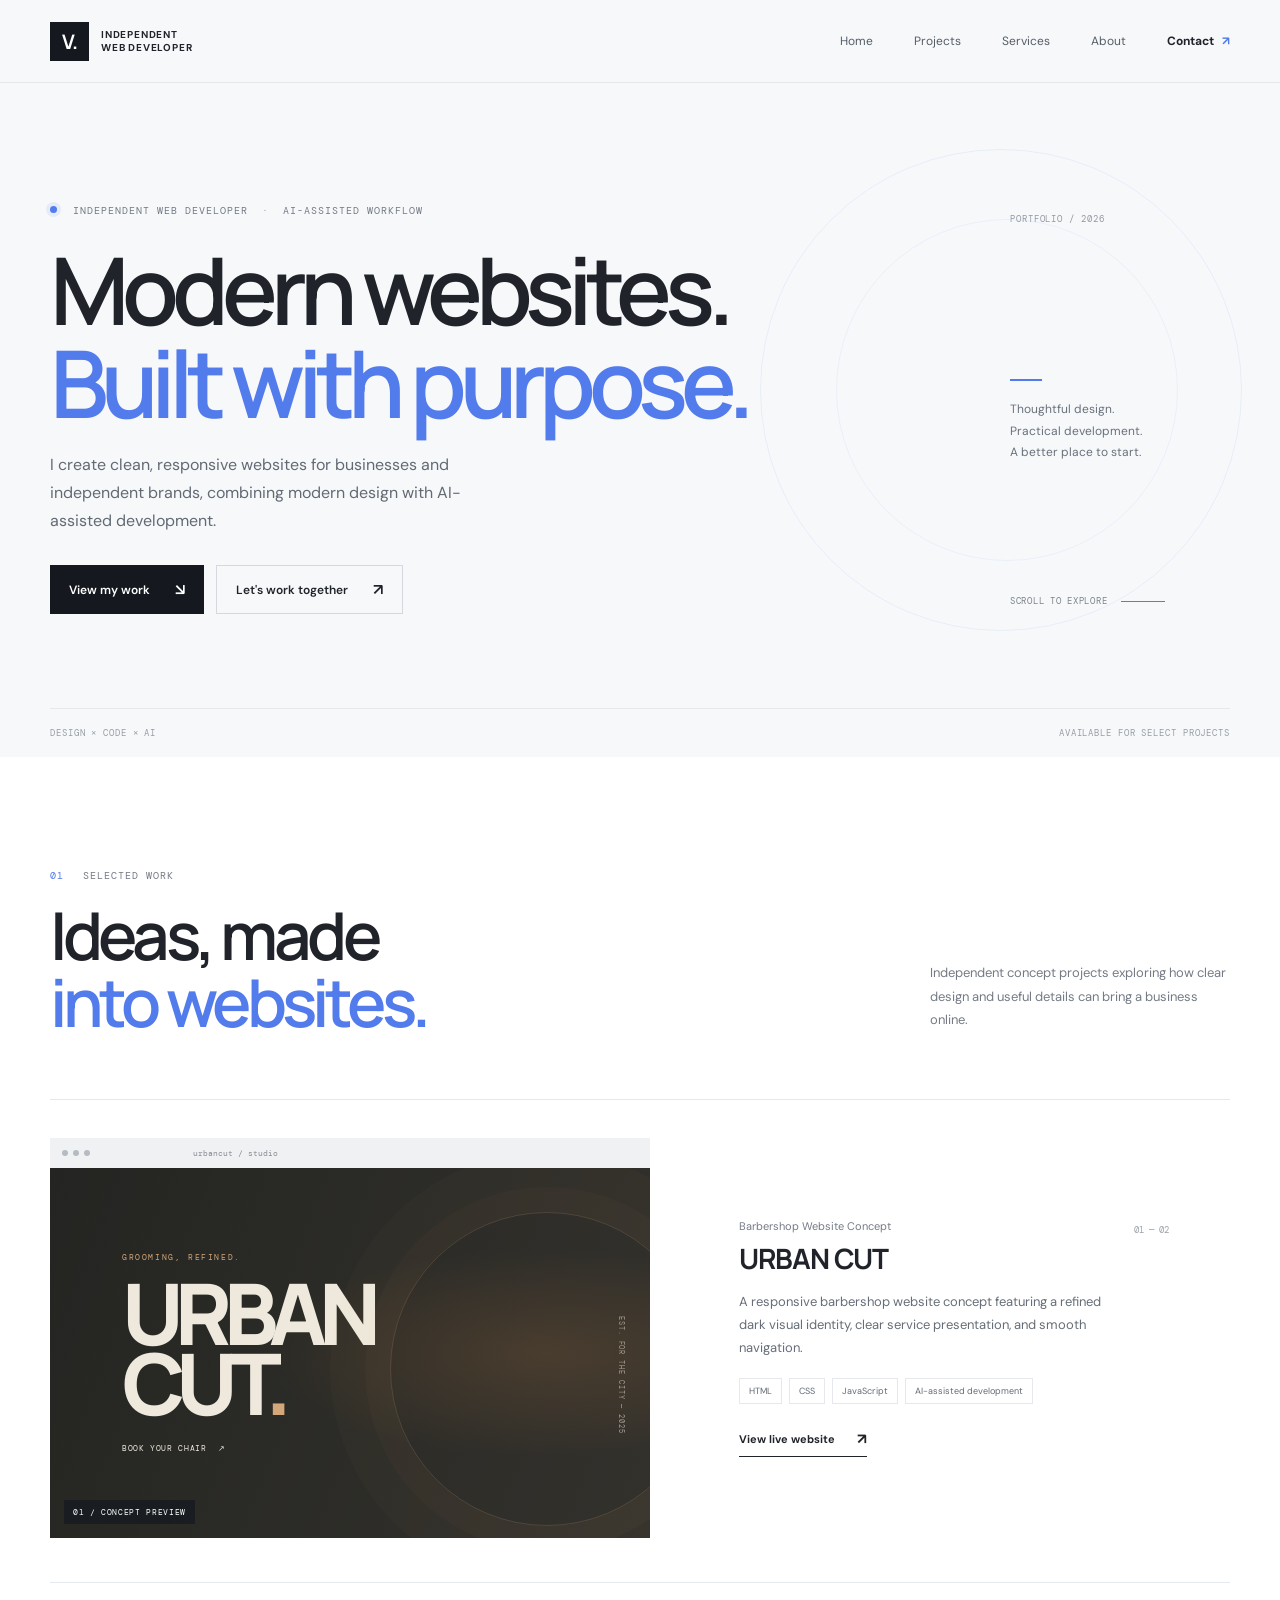
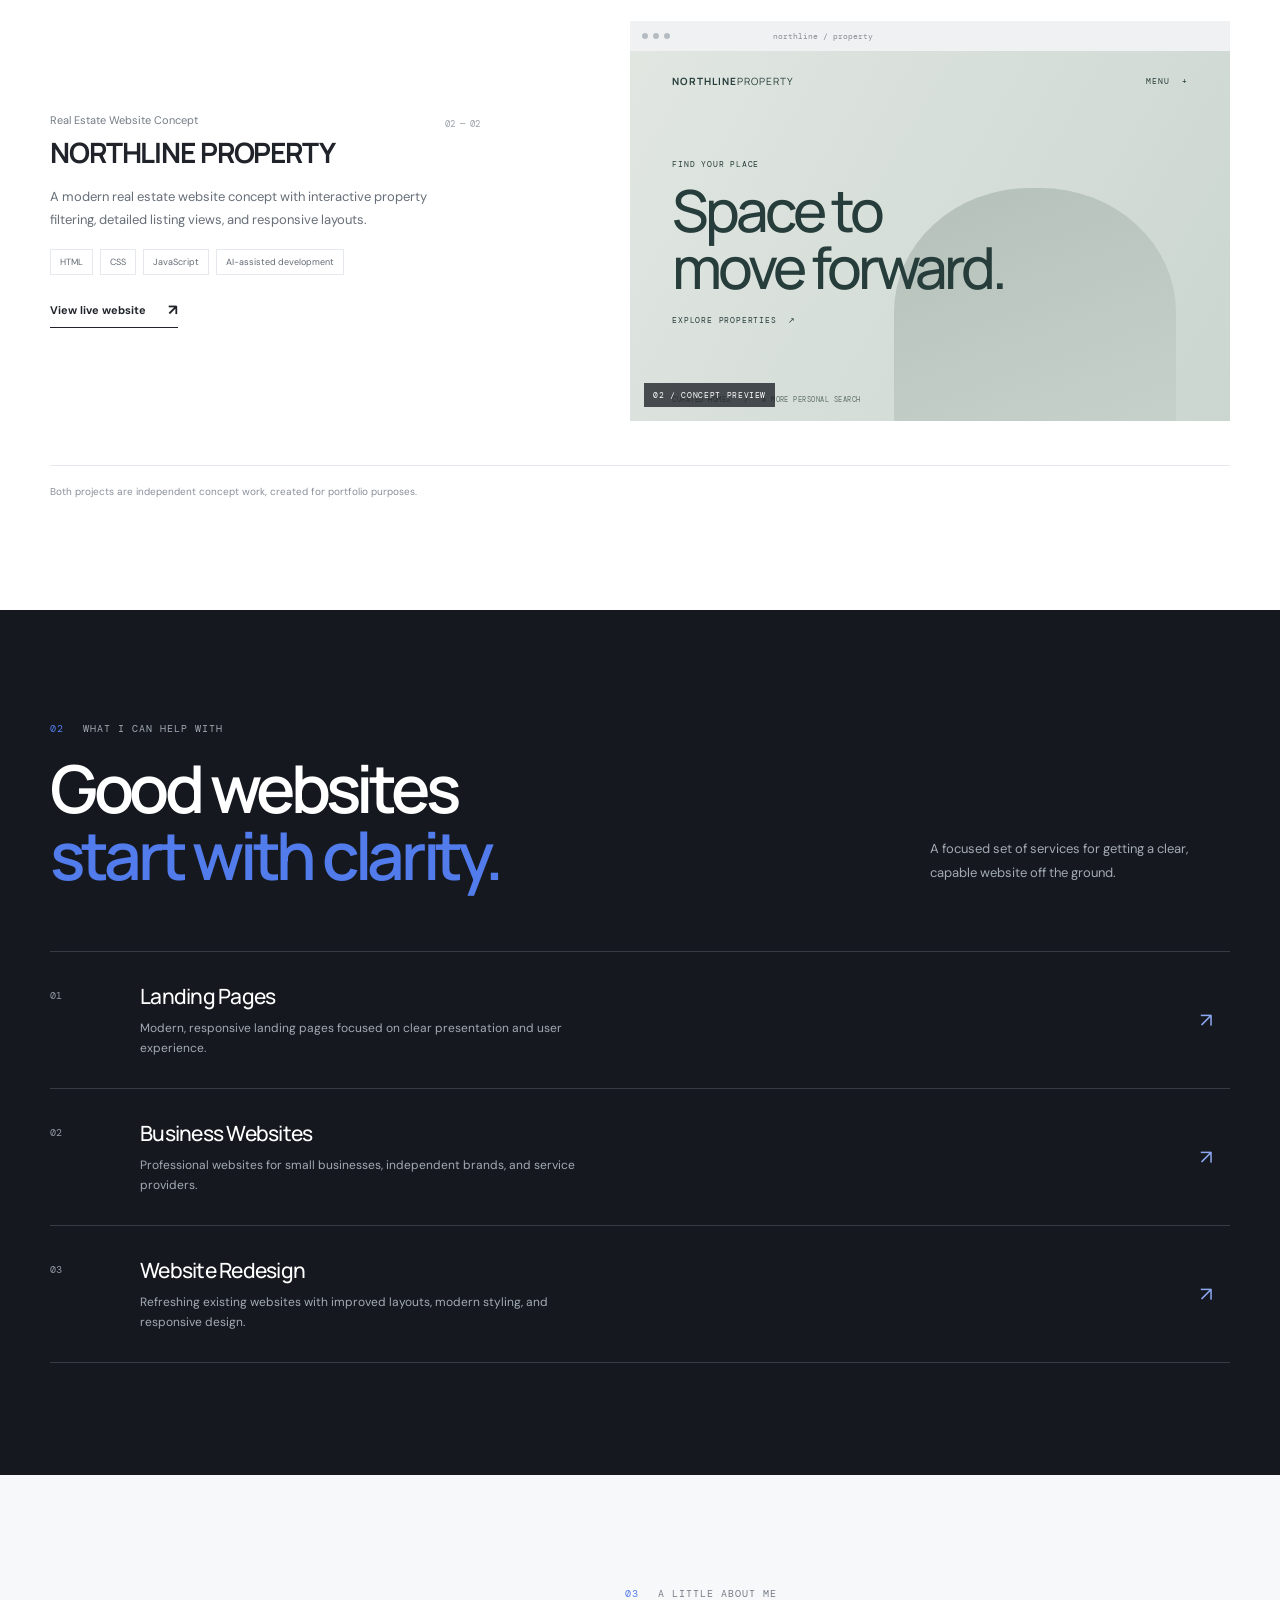
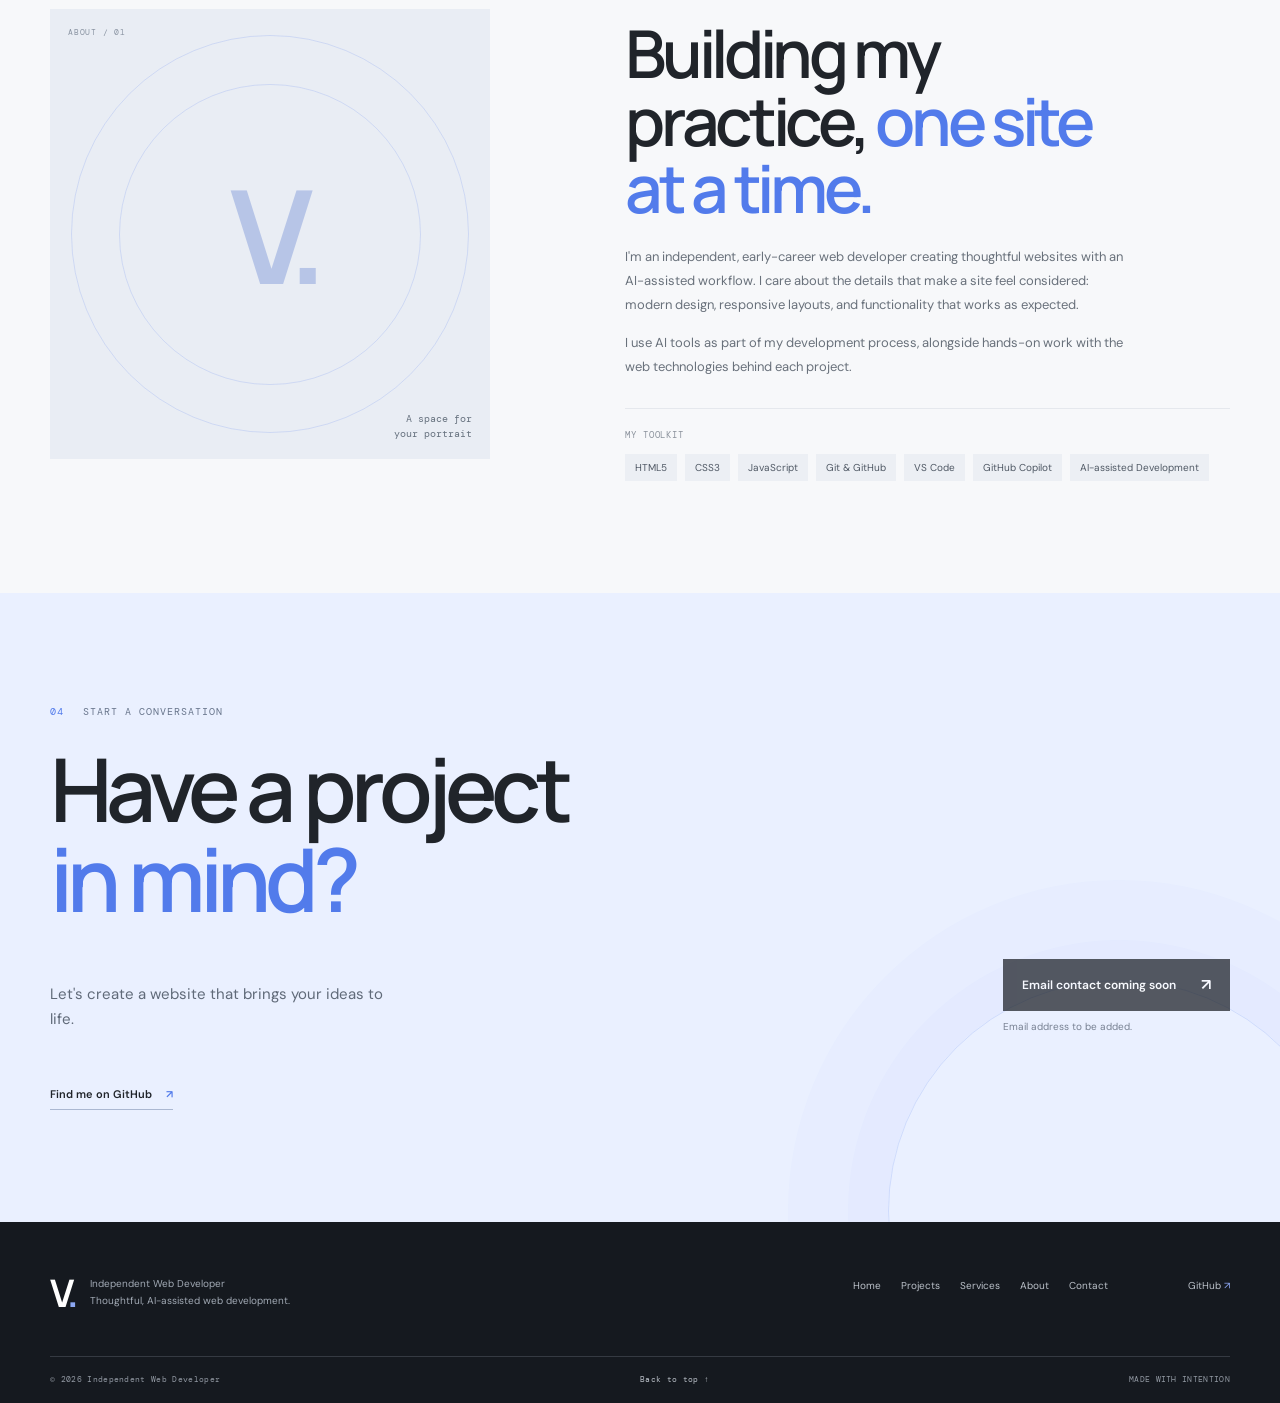
==== index.html @ a4c4bcbc "first commit" ====
<!doctype html>
<html lang="en">
  <head>
    <meta charset="utf-8">
    <meta name="viewport" content="width=device-width, initial-scale=1">
    <meta name="theme-color" content="#f7f8fa">
    <meta name="description" content="Independent AI-assisted web developer creating clean, responsive websites for businesses and independent brands.">
    <meta property="og:type" content="website">
    <meta property="og:title" content="Independent Web Developer — Modern websites, thoughtfully built.">
    <meta property="og:description" content="Clean, responsive websites for businesses and independent brands, combining modern design with AI-assisted development.">
    <title>Independent Web Developer — Modern websites, thoughtfully built.</title>
    <link rel="stylesheet" href="style.css">
    <script src="script.js" defer></script>
  </head>
  <body>
    <a class="skip-link" href="#main">Skip to content</a>

    <header class="site-header">
      <div class="header-inner container">
        <a class="wordmark" href="#home" aria-label="Portfolio home">
          <span class="wordmark-mark" aria-hidden="true">V.</span>
          <span class="wordmark-label">Independent<br>Web Developer</span>
        </a>
        <button class="menu-toggle" type="button" aria-expanded="false" aria-controls="primary-navigation" aria-label="Open navigation">
          <span></span><span></span>
        </button>
        <nav class="primary-nav" id="primary-navigation" aria-label="Main navigation">
          <a href="#home">Home</a>
          <a href="#projects">Projects</a>
          <a href="#services">Services</a>
          <a href="#about">About</a>
          <a class="nav-contact" href="#contact">Contact <span aria-hidden="true">↗</span></a>
        </nav>
      </div>
    </header>

    <main id="main">
      <section class="hero section-shell" id="home" aria-labelledby="hero-title">
        <div class="hero-grid container">
          <div class="hero-copy" data-reveal>
            <p class="eyebrow"><span class="status-dot"></span> Independent Web Developer <span class="eyebrow-separator">·</span> AI-assisted workflow</p>
            <h1 id="hero-title">Modern websites.<br><span>Built with purpose.</span></h1>
            <p class="hero-description">I create clean, responsive websites for businesses and independent brands, combining modern design with AI-assisted development.</p>
            <div class="hero-actions">
              <a class="button button-dark" href="#projects">View my work <span aria-hidden="true">↘</span></a>
              <a class="button button-outline" href="#contact">Let's work together <span aria-hidden="true">↗</span></a>
            </div>
          </div>
          <div class="hero-aside" data-reveal>
            <div class="aside-index">PORTFOLIO / 2026</div>
            <div class="hero-note">
              <span class="note-rule"></span>
              <p>Thoughtful design.<br>Practical development.<br>A better place to start.</p>
            </div>
            <a class="scroll-cue" href="#projects"><span>Scroll to explore</span><span class="scroll-line" aria-hidden="true"></span></a>
          </div>
        </div>
        <div class="hero-bottom container" aria-hidden="true"><span>DESIGN × CODE × AI</span><span>AVAILABLE FOR SELECT PROJECTS</span></div>
      </section>

      <section class="projects section-pad" id="projects" aria-labelledby="projects-title">
        <div class="container">
          <div class="section-heading" data-reveal>
            <div>
              <p class="eyebrow"><span class="section-number">01</span> Selected work</p>
              <h2 id="projects-title">Ideas, made<br><span>into websites.</span></h2>
            </div>
            <p class="section-intro">Independent concept projects exploring how clear design and useful details can bring a business online.</p>
          </div>

          <div class="project-list">
            <article class="project-card" data-reveal>
              <a class="project-visual urban-visual" href="https://urban-cut.se4ovichcld.workers.dev/" target="_blank" rel="noopener noreferrer" aria-label="View the URBAN CUT live website">
                <div class="browser-bar" aria-hidden="true"><span></span><span></span><span></span><i>urbancut / studio</i></div>
                <div class="urban-mockup" aria-hidden="true">
                  <span class="mockup-kicker">GROOMING, REFINED.</span>
                  <span class="mockup-title">URBAN<br>CUT<span>.</span></span>
                  <span class="mockup-link">BOOK YOUR CHAIR&nbsp; ↗</span>
                  <span class="mockup-side-label">EST. FOR THE CITY — 2025</span>
                </div>
                <span class="preview-caption">01 / CONCEPT PREVIEW</span>
              </a>
              <div class="project-details">
                <div class="project-title-line">
                  <div><p class="project-category">Barbershop Website Concept</p><h3>URBAN CUT</h3></div>
                  <span class="project-number">01 — 02</span>
                </div>
                <p class="project-description">A responsive barbershop website concept featuring a refined dark visual identity, clear service presentation, and smooth navigation.</p>
                <ul class="tech-list" aria-label="Technologies used">
                  <li>HTML</li><li>CSS</li><li>JavaScript</li><li>AI-assisted development</li>
                </ul>
                <a class="text-link" href="https://urban-cut.se4ovichcld.workers.dev/" target="_blank" rel="noopener noreferrer">View live website <span aria-hidden="true">↗</span></a>
              </div>
            </article>

            <article class="project-card project-card-reverse" data-reveal>
              <a class="project-visual northline-visual" href="https://northline-property.se4ovichcld.workers.dev/" target="_blank" rel="noopener noreferrer" aria-label="View the NORTHLINE PROPERTY live website">
                <div class="browser-bar" aria-hidden="true"><span></span><span></span><span></span><i>northline / property</i></div>
                <div class="northline-mockup" aria-hidden="true">
                  <div class="northline-nav">NORTHLINE <span>PROPERTY</span><i>MENU&nbsp; +</i></div>
                  <div class="northline-content"><span>FIND YOUR PLACE</span><strong>Space to<br>move forward.</strong><i>EXPLORE PROPERTIES&nbsp; ↗</i></div>
                  <div class="northline-footer">CURATED HOMES &nbsp; / &nbsp; A MORE PERSONAL SEARCH</div>
                </div>
                <span class="preview-caption">02 / CONCEPT PREVIEW</span>
              </a>
              <div class="project-details">
                <div class="project-title-line">
                  <div><p class="project-category">Real Estate Website Concept</p><h3>NORTHLINE PROPERTY</h3></div>
                  <span class="project-number">02 — 02</span>
                </div>
                <p class="project-description">A modern real estate website concept with interactive property filtering, detailed listing views, and responsive layouts.</p>
                <ul class="tech-list" aria-label="Technologies used">
                  <li>HTML</li><li>CSS</li><li>JavaScript</li><li>AI-assisted development</li>
                </ul>
                <a class="text-link" href="https://northline-property.se4ovichcld.workers.dev/" target="_blank" rel="noopener noreferrer">View live website <span aria-hidden="true">↗</span></a>
              </div>
            </article>
          </div>
          <p class="project-disclaimer">Both projects are independent concept work, created for portfolio purposes.</p>
        </div>
      </section>

      <section class="services section-pad" id="services" aria-labelledby="services-title">
        <div class="container">
          <div class="section-heading section-heading-light" data-reveal>
            <div><p class="eyebrow"><span class="section-number">02</span> What I can help with</p><h2 id="services-title">Good websites<br><span>start with clarity.</span></h2></div>
            <p class="section-intro">A focused set of services for getting a clear, capable website off the ground.</p>
          </div>
          <div class="service-list">
            <article class="service-item" data-reveal><span class="service-number">01</span><div><h3>Landing Pages</h3><p>Modern, responsive landing pages focused on clear presentation and user experience.</p></div><span class="service-arrow" aria-hidden="true">↗</span></article>
            <article class="service-item" data-reveal><span class="service-number">02</span><div><h3>Business Websites</h3><p>Professional websites for small businesses, independent brands, and service providers.</p></div><span class="service-arrow" aria-hidden="true">↗</span></article>
            <article class="service-item" data-reveal><span class="service-number">03</span><div><h3>Website Redesign</h3><p>Refreshing existing websites with improved layouts, modern styling, and responsive design.</p></div><span class="service-arrow" aria-hidden="true">↗</span></article>
          </div>
        </div>
      </section>

      <section class="about section-pad" id="about" aria-labelledby="about-title">
        <div class="container about-grid">
          <div class="about-visual" data-reveal>
            <div class="photo-placeholder" role="img" aria-label="Placeholder for a personal photograph">
              <span class="photo-monogram" aria-hidden="true">V.</span>
              <span class="photo-note">A space for<br>your portrait</span>
              <span class="photo-index">ABOUT / 01</span>
            </div>
          </div>
          <div class="about-copy" data-reveal>
            <p class="eyebrow"><span class="section-number">03</span> A little about me</p>
            <h2 id="about-title">Building my<br>practice, <span>one site<br>at a time.</span></h2>
            <p class="about-description">I'm an independent, early-career web developer creating thoughtful websites with an AI-assisted workflow. I care about the details that make a site feel considered: modern design, responsive layouts, and functionality that works as expected.</p>
            <p class="about-description">I use AI tools as part of my development process, alongside hands-on work with the web technologies behind each project.</p>
            <div class="toolkit">
              <p class="toolkit-label">MY TOOLKIT</p>
              <ul class="tool-list">
                <li>HTML5</li><li>CSS3</li><li>JavaScript</li><li>Git &amp; GitHub</li><li>VS Code</li><li>GitHub Copilot</li><li>AI-assisted Development</li>
              </ul>
            </div>
          </div>
        </div>
      </section>

      <section class="contact section-pad" id="contact" aria-labelledby="contact-title">
        <div class="container contact-inner" data-reveal>
          <p class="eyebrow"><span class="section-number">04</span> Start a conversation</p>
          <h2 id="contact-title">Have a project<br><span>in mind?</span></h2>
          <div class="contact-bottom">
            <p>Let's create a website that brings your ideas to life.</p>
            <div class="contact-action">
              <a class="button button-light contact-email" href="#contact" aria-disabled="true">Email contact coming soon <span aria-hidden="true">↗</span></a>
              <p class="contact-note">Email address to be added.</p>
            </div>
          </div>
          <a class="contact-github" href="https://github.com/V3nd3tta7" target="_blank" rel="noopener noreferrer">Find me on GitHub <span aria-hidden="true">↗</span></a>
        </div>
      </section>
    </main>

    <footer class="site-footer">
      <div class="container footer-main">
        <div class="footer-brand"><a class="footer-wordmark" href="#home">V<span>.</span></a><p>Independent Web Developer<br>Thoughtful, AI-assisted web development.</p></div>
        <nav class="footer-nav" aria-label="Footer navigation"><a href="#home">Home</a><a href="#projects">Projects</a><a href="#services">Services</a><a href="#about">About</a><a href="#contact">Contact</a></nav>
        <a class="footer-github" href="https://github.com/V3nd3tta7" target="_blank" rel="noopener noreferrer">GitHub <span aria-hidden="true">↗</span></a>
      </div>
      <div class="container footer-bottom"><span>© <span id="current-year">2026</span> Independent Web Developer</span><a href="#home">Back to top ↑</a><span>MADE WITH INTENTION</span></div>
    </footer>
  </body>
</html>
---- style.css ----
@import url('https://fonts.googleapis.com/css2?family=DM+Mono:wght@400;500&family=DM+Sans:wght@400;500;600;700&family=Manrope:wght@400;500;600;700;800&display=swap');

:root {
  color-scheme: light;
  --ink: #20242a;
  --dark: #15191f;
  --paper: #f7f8fa;
  --muted: #747b85;
  --blue: #527beb;
  --line: #e5e8ed;
  --container: 1180px;
  --sans: 'DM Sans', 'Segoe UI', sans-serif;
  --display: 'Manrope', 'Segoe UI', sans-serif;
  --mono: 'DM Mono', Consolas, monospace;
}

* { box-sizing: border-box; }
html { scroll-behavior: smooth; scroll-padding-top: 88px; }
body { margin: 0; background: var(--paper); color: var(--ink); font-family: var(--sans); font-size: 15px; -webkit-font-smoothing: antialiased; }
a { color: inherit; text-decoration: none; }
button, a { -webkit-tap-highlight-color: transparent; }
a:focus-visible, button:focus-visible { outline: 3px solid var(--blue); outline-offset: 4px; }
.container { width: min(var(--container), calc(100% - 96px)); margin-inline: auto; }
.skip-link { position: fixed; z-index: 20; top: 10px; left: 10px; padding: 12px 16px; background: var(--dark); color: white; transform: translateY(-160%); }
.skip-link:focus { transform: translateY(0); }
.site-header { position: relative; z-index: 5; border-bottom: 1px solid rgba(32, 36, 42, .08); background: var(--paper); }
.header-inner { min-height: 82px; display: flex; align-items: center; justify-content: space-between; }
.wordmark { display: inline-flex; gap: 12px; align-items: center; }
.wordmark-mark { display: grid; width: 39px; height: 39px; place-items: center; background: var(--dark); color: white; font: 700 20px var(--display); letter-spacing: -.08em; }
.wordmark-label { font-size: 10px; line-height: 1.35; letter-spacing: .08em; text-transform: uppercase; font-weight: 700; }
.primary-nav { display: flex; align-items: center; gap: clamp(24px, 3.2vw, 48px); }
.primary-nav a, .footer-nav a { font-size: 12px; color: #555d67; transition: color .2s ease; }
.primary-nav a:hover, .footer-nav a:hover { color: var(--blue); }
.primary-nav .nav-contact { color: var(--ink); font-weight: 700; }
.nav-contact span { margin-left: 5px; color: var(--blue); }
.menu-toggle { display: none; }

.hero { position: relative; min-height: 674px; padding: 121px 0 42px; overflow: hidden; }
.hero::before { content: ''; position: absolute; width: 480px; height: 480px; border: 1px solid rgba(82, 123, 235, .09); border-radius: 50%; right: 3%; top: 66px; pointer-events: none; }
.hero::after { content: ''; position: absolute; width: 340px; height: 340px; border: 1px solid rgba(82, 123, 235, .08); border-radius: 50%; right: 8%; top: 136px; pointer-events: none; }
.hero-grid { position: relative; z-index: 1; display: grid; grid-template-columns: minmax(0, 1fr) 220px; gap: 60px; align-items: center; }
.eyebrow { margin: 0 0 26px; font: 10px var(--mono); letter-spacing: .1em; text-transform: uppercase; color: var(--muted); }
.status-dot { display: inline-block; width: 7px; height: 7px; margin-right: 9px; vertical-align: 1px; border-radius: 50%; background: var(--blue); box-shadow: 0 0 0 4px rgba(82, 123, 235, .1); }
.eyebrow-separator { padding: 0 7px; color: #a4a9b0; }
h1, h2, h3, p { margin-top: 0; }
.hero h1 { margin-bottom: 23px; font: 600 clamp(54px, 7.3vw, 96px)/.99 var(--display); letter-spacing: -.075em; }
.hero h1 span, .section-heading h2 span, .about-copy h2 span, .contact h2 span { color: var(--blue); }
.hero-description { max-width: 470px; margin-bottom: 30px; color: #626a74; font-size: 16px; line-height: 1.75; }
.hero-actions { display: flex; flex-wrap: wrap; gap: 12px; }
.button { min-height: 49px; display: inline-flex; align-items: center; justify-content: center; gap: 25px; padding: 0 19px; font-size: 12px; font-weight: 600; transition: color .2s ease, background .2s ease, transform .2s ease, border-color .2s ease; }
.button:hover { transform: translateY(-2px); }
.button-dark { background: var(--dark); color: white; }
.button-dark:hover { background: var(--blue); }
.button-outline { border: 1px solid #d5d9df; }
.button-outline:hover { border-color: var(--blue); color: var(--blue); }
.button span { font-size: 16px; }
.hero-aside { min-height: 320px; display: flex; flex-direction: column; justify-content: space-between; align-self: stretch; padding: 9px 0 7px; }
.aside-index { font: 9px var(--mono); color: #9299a3; letter-spacing: .1em; }
.hero-note { margin-top: 35px; }
.note-rule { display: block; width: 32px; height: 2px; margin-bottom: 18px; background: var(--blue); }
.hero-note p { color: #68717b; font-size: 12px; line-height: 1.8; }
.scroll-cue { width: max-content; display: flex; align-items: center; gap: 14px; color: #7c838c; font: 9px var(--mono); text-transform: uppercase; letter-spacing: .08em; }
.scroll-line { width: 44px; height: 1px; background: var(--blue); transition: width .2s ease; }
.scroll-cue:hover .scroll-line { width: 60px; }
.hero-bottom { position: absolute; bottom: 0; left: 50%; display: flex; justify-content: space-between; transform: translateX(-50%); padding: 18px 0; border-top: 1px solid var(--line); color: #979da6; font: 9px var(--mono); letter-spacing: .1em; }

.section-pad { padding: 112px 0; }
.projects { background: #fff; }
.section-heading { display: flex; justify-content: space-between; align-items: end; gap: 36px; margin-bottom: 62px; }
.section-number { margin-right: 12px; color: var(--blue); }
.section-heading .eyebrow { margin-bottom: 20px; }
.section-heading h2, .about-copy h2, .contact h2 { margin: 0; font: 600 clamp(42px, 5.2vw, 66px)/1.02 var(--display); letter-spacing: -.065em; }
.section-intro { width: min(300px, 38%); margin: 0 0 5px; color: var(--muted); font-size: 13px; line-height: 1.8; }
.project-list { border-top: 1px solid var(--line); }
.project-card { display: grid; grid-template-columns: 1.1fr .9fr; gap: clamp(36px, 7vw, 96px); align-items: center; padding: 38px 0 44px; border-bottom: 1px solid var(--line); }
.project-card-reverse { grid-template-columns: .9fr 1.1fr; }
.project-card-reverse .project-visual { order: 2; }
.project-card-reverse .project-details { order: 1; }
.project-visual { position: relative; min-width: 0; height: clamp(245px, 33vw, 400px); display: block; overflow: hidden; background: #1b2027; }
.browser-bar { position: absolute; z-index: 1; top: 0; left: 0; right: 0; height: 30px; display: flex; align-items: center; gap: 5px; padding: 0 12px; background: #f0f1f2; }
.browser-bar > span { width: 6px; height: 6px; border-radius: 50%; background: #b6bbc2; }
.browser-bar i { margin-left: 17%; color: #868c94; font: normal 8px var(--mono); }
.urban-visual { background: #272723; }
.urban-mockup { position: absolute; inset: 30px 0 0; display: flex; flex-direction: column; justify-content: center; padding: 9% 12%; overflow: hidden; color: #eee9dc; background: radial-gradient(ellipse at 82% 50%, rgba(166, 112, 63, .22), transparent 40%), linear-gradient(110deg, #242522 0%, #33312c 100%); }
.urban-mockup::after { content: ''; position: absolute; width: 52%; aspect-ratio: 1; right: -9%; top: 12%; border: 1px solid rgba(221, 175, 126, .18); border-radius: 50%; box-shadow: 0 0 0 25px rgba(221, 175, 126, .025), 0 0 0 60px rgba(221, 175, 126, .02); }
.mockup-kicker { color: #d3a779; font: 8px var(--mono); letter-spacing: .2em; }
.mockup-title { margin-top: 16px; font: 800 clamp(39px, 7vw, 85px)/.82 var(--display); letter-spacing: -.1em; }
.mockup-title span { color: #d3a779; }
.mockup-link { margin-top: 25px; font: 8px var(--mono); letter-spacing: .08em; }
.mockup-side-label { position: absolute; right: 4%; top: 40%; writing-mode: vertical-rl; color: #a29c90; font: 7px var(--mono); letter-spacing: .13em; }
.preview-caption { position: absolute; bottom: 14px; left: 14px; z-index: 1; padding: 7px 9px; background: rgba(21, 25, 31, .75); color: white; font: 8px var(--mono); letter-spacing: .08em; }
.northline-visual { background: #d5ddd8; }
.northline-mockup { position: absolute; inset: 30px 0 0; overflow: hidden; color: #263d3b; background: linear-gradient(120deg, #e1e6e1 0%, #cbd6d0 100%); }
.northline-mockup::after { content: ''; position: absolute; z-index: 0; width: 47%; height: 70%; right: 9%; bottom: -7%; border-radius: 48% 48% 3px 3px; background: linear-gradient(150deg, rgba(103, 125, 113, .32), rgba(92, 113, 103, .05)); }
.northline-nav { position: relative; z-index: 1; display: flex; align-items: center; padding: 23px 7%; font: 700 10px var(--display); letter-spacing: .1em; }
.northline-nav span { font-weight: 400; }
.northline-nav i { margin-left: auto; font: normal 8px var(--mono); }
.northline-content { position: relative; z-index: 1; padding: 8% 7%; }
.northline-content > span, .northline-content > i { display: block; font: 8px var(--mono); letter-spacing: .1em; }
.northline-content strong { display: block; margin: 12px 0 20px; font: 500 clamp(31px, 5vw, 58px)/.99 var(--display); letter-spacing: -.07em; }
.northline-content > i { font-style: normal; }
.northline-footer { position: absolute; bottom: 17px; left: 7%; z-index: 1; color: #62726c; font: 7px var(--mono); letter-spacing: .07em; }
.project-details { max-width: 430px; }
.project-title-line { display: flex; justify-content: space-between; align-items: start; gap: 12px; }
.project-category { margin: 0 0 10px; color: var(--muted); font-size: 11px; }
.project-title-line h3 { margin: 0; font: 700 clamp(20px, 2.4vw, 28px)/1.1 var(--display); letter-spacing: -.04em; }
.project-number { padding-top: 5px; color: #9ba1a9; white-space: nowrap; font: 9px var(--mono); }
.project-description { max-width: 390px; margin: 18px 0 18px; color: #666e78; font-size: 13px; line-height: 1.75; }
.tech-list, .tool-list { display: flex; flex-wrap: wrap; gap: 7px; margin: 0; padding: 0; list-style: none; }
.tech-list li { padding: 6px 9px; border: 1px solid var(--line); color: #626a74; font-size: 9px; }
.text-link { display: inline-flex; align-items: center; gap: 22px; margin-top: 25px; padding-bottom: 7px; border-bottom: 1px solid var(--ink); font-size: 11px; font-weight: 700; transition: color .2s, border-color .2s; }
.text-link:hover { color: var(--blue); border-color: var(--blue); }
.text-link span { font-size: 15px; }
.project-disclaimer { margin: 19px 0 0; color: #89909a; font-size: 10px; }

.services { background: var(--dark); color: white; }
.section-heading-light .eyebrow, .section-heading-light .section-intro { color: #a3aab4; }
.section-heading-light h2 { color: white; }
.service-list { border-top: 1px solid #373c44; }
.service-item { min-height: 137px; display: grid; grid-template-columns: 70px 1fr 30px; align-items: center; gap: 20px; border-bottom: 1px solid #373c44; transition: padding .25s ease; }
.service-item:hover { padding-inline: 8px; }
.service-number { align-self: start; padding-top: 37px; color: #9299a3; font: 10px var(--mono); }
.service-item h3 { margin: 0 0 8px; font: 500 21px var(--display); letter-spacing: -.035em; }
.service-item p { max-width: 440px; margin: 0; color: #a3aab4; font-size: 12px; line-height: 1.7; }
.service-arrow { color: #8ca7f2; font-size: 20px; transition: transform .2s; }
.service-item:hover .service-arrow { transform: translate(3px, -3px); }

.about { background: var(--paper); }
.about-grid { display: grid; grid-template-columns: .85fr 1.15fr; gap: clamp(55px, 10vw, 135px); align-items: center; }
.about-visual { max-width: 440px; }
.photo-placeholder { position: relative; min-height: 450px; display: flex; align-items: center; justify-content: center; overflow: hidden; background: #e9edf4; }
.photo-placeholder::before, .photo-placeholder::after { content: ''; position: absolute; border: 1px solid rgba(82, 123, 235, .18); border-radius: 50%; }
.photo-placeholder::before { width: 90%; aspect-ratio: 1; }
.photo-placeholder::after { width: 68%; aspect-ratio: 1; }
.photo-monogram { position: relative; z-index: 1; color: #b7c5e7; font: 700 130px var(--display); letter-spacing: -.13em; }
.photo-note { position: absolute; z-index: 2; right: 18px; bottom: 18px; color: #66717e; font: 10px/1.5 var(--mono); text-align: right; }
.photo-index { position: absolute; left: 18px; top: 18px; color: #8a94a2; font: 8px var(--mono); letter-spacing: .1em; }
.about-copy .eyebrow { margin-bottom: 20px; }
.about-copy h2 { margin-bottom: 23px; font-size: clamp(43px, 5.3vw, 66px); }
.about-description { max-width: 500px; margin: 0 0 14px; color: #69717b; font-size: 13px; line-height: 1.85; }
.toolkit { margin-top: 29px; padding-top: 20px; border-top: 1px solid var(--line); }
.toolkit-label { margin-bottom: 13px; color: #8b929c; font: 9px var(--mono); letter-spacing: .1em; }
.tool-list { gap: 8px; }
.tool-list li { padding: 7px 10px; background: #eceff4; color: #4f5864; font-size: 10px; }

.contact { position: relative; overflow: hidden; background: #eaf0ff; }
.contact::after { content: ''; position: absolute; width: 460px; height: 460px; right: -70px; bottom: -220px; border: 1px solid rgba(82, 123, 235, .18); border-radius: 50%; box-shadow: 0 0 0 40px rgba(82, 123, 235, .025), 0 0 0 100px rgba(82, 123, 235, .025); }
.contact-inner { position: relative; z-index: 1; }
.contact .eyebrow { color: #68758c; }
.contact h2 { font-size: clamp(54px, 7.2vw, 88px); }
.contact h2 span { color: var(--blue); }
.contact-bottom { display: flex; align-items: end; justify-content: space-between; gap: 30px; margin-top: 35px; }
.contact-bottom > p { max-width: 340px; margin: 0; color: #606a79; font-size: 15px; line-height: 1.7; }
.contact-action { display: flex; flex-direction: column; align-items: flex-start; }
.button-light { min-height: 52px; background: var(--dark); color: white; }
.button-light:hover { background: var(--blue); }
.contact-email[aria-disabled="true"] { opacity: .7; cursor: not-allowed; }
.contact-email[aria-disabled="true"]:hover { transform: none; background: var(--dark); }
.contact-note { margin: 9px 0 0; color: #778092; font-size: 10px; }
.contact-github { display: inline-flex; gap: 14px; margin-top: 54px; padding-bottom: 8px; border-bottom: 1px solid #abb8d2; font-size: 11px; font-weight: 600; }
.contact-github span { color: var(--blue); }

.site-footer { padding: 44px 0 19px; background: var(--dark); color: white; }
.footer-main { display: grid; grid-template-columns: 1fr auto auto; align-items: start; gap: 80px; padding-bottom: 38px; }
.footer-brand { display: flex; gap: 15px; align-items: center; }
.footer-wordmark { color: white; font: 700 38px var(--display); letter-spacing: -.12em; }
.footer-wordmark span { color: #8ca7f2; }
.footer-brand p { margin: 0; color: #a2aab5; font-size: 10px; line-height: 1.7; }
.footer-nav { display: flex; flex-wrap: wrap; gap: 20px; padding-top: 13px; }
.footer-nav a, .footer-github { color: #bbc1c9; font-size: 10px; }
.footer-github { padding-top: 13px; white-space: nowrap; }
.footer-github span { color: #8ca7f2; }
.footer-bottom { display: flex; justify-content: space-between; gap: 16px; padding-top: 17px; border-top: 1px solid #353a42; color: #9299a3; font: 8px var(--mono); letter-spacing: .04em; }
.footer-bottom a { color: #bbc1c9; }

[data-reveal] { opacity: 1; transform: none; }
.has-js [data-reveal] { transition: opacity .65s ease, transform .65s cubic-bezier(.2,.7,.2,1); }
.has-js [data-reveal].is-pending { opacity: 0; transform: translateY(18px); }
.has-js [data-reveal].is-visible { opacity: 1; transform: translateY(0); }

@media (min-width: 1500px) {
  .hero { min-height: 760px; padding-top: 145px; }
  .section-pad { padding-top: 135px; padding-bottom: 135px; }
}
@media (max-width: 900px) {
  .container { width: min(var(--container), calc(100% - 56px)); }
  .hero { min-height: 625px; padding-top: 100px; }
  .hero-grid { grid-template-columns: minmax(0, 1fr) 160px; gap: 24px; }
  .hero::before { right: -16%; }
  .hero::after { right: -7%; }
  .section-pad { padding: 88px 0; }
  .project-card, .project-card-reverse { gap: 34px; }
  .footer-main { gap: 35px; }
  .footer-nav { gap: 14px; }
}
@media (max-width: 640px) {
  html { scroll-padding-top: 72px; }
  .container { width: calc(100% - 40px); }
  .header-inner { min-height: 70px; }
  .wordmark-mark { width: 35px; height: 35px; }
  .menu-toggle { display: none; width: 42px; height: 42px; padding: 12px 10px; border: 1px solid var(--line); background: transparent; cursor: pointer; }
  .menu-toggle span { display: block; width: 19px; height: 1px; margin: 5px auto; background: var(--ink); transition: transform .2s; }
  .has-js .menu-toggle { display: block; }
  .has-js .primary-nav { position: absolute; top: 69px; left: 0; right: 0; display: none; flex-direction: column; align-items: stretch; gap: 0; padding: 8px 20px 17px; border-bottom: 1px solid var(--line); background: var(--paper); }
  .has-js .primary-nav.is-open { display: flex; }
  .primary-nav a { padding: 13px 0; border-bottom: 1px solid var(--line); font-size: 13px; }
  .primary-nav a:last-child { border-bottom: 0; }
  .has-js .menu-toggle[aria-expanded="true"] span:first-child { transform: translateY(3px) rotate(45deg); }
  .has-js .menu-toggle[aria-expanded="true"] span:last-child { transform: translateY(-3px) rotate(-45deg); }
  .hero { min-height: 590px; padding: 86px 0 74px; }
  .hero::before { width: 320px; height: 320px; top: 170px; right: -56%; }
  .hero::after { width: 230px; height: 230px; top: 215px; right: -38%; }
  .hero-grid { display: block; }
  .hero .eyebrow { max-width: 290px; font-size: 9px; line-height: 1.7; }
  .hero h1 { font-size: clamp(48px, 12vw, 70px); }
  .hero-description { max-width: 430px; font-size: 14px; }
  .hero-actions { gap: 9px; }
  .button { min-height: 47px; gap: 14px; padding-inline: 13px; font-size: 11px; }
  .hero-aside { min-height: auto; margin-top: 44px; }
  .aside-index, .hero-note { display: none; }
  .scroll-cue { margin-top: 26px; }
  .hero-bottom { width: calc(100% - 40px); font-size: 7px; }
  .section-pad { padding: 76px 0; }
  .section-heading { display: block; margin-bottom: 38px; }
  .section-heading h2, .about-copy h2 { font-size: clamp(42px, 10vw, 58px); }
  .section-intro { width: auto; max-width: 350px; margin-top: 18px; font-size: 12px; }
  .project-card, .project-card-reverse { display: flex; flex-direction: column; align-items: stretch; gap: 25px; padding: 27px 0 32px; }
  .project-card-reverse .project-visual, .project-card-reverse .project-details { order: initial; }
  .project-visual { height: clamp(230px, 65vw, 330px); }
  .mockup-title { font-size: clamp(49px, 13vw, 76px); }
  .northline-content strong { font-size: clamp(35px, 9vw, 50px); }
  .project-title-line h3 { font-size: 22px; }
  .project-description { font-size: 12px; }
  .service-item { min-height: 132px; grid-template-columns: 36px 1fr 19px; gap: 10px; }
  .service-number { padding-top: 36px; font-size: 9px; }
  .service-item h3 { font-size: 18px; }
  .service-item p { font-size: 11px; }
  .service-arrow { font-size: 16px; }
  .about-grid { grid-template-columns: 1fr; gap: 39px; }
  .about-visual { width: min(100%, 400px); }
  .photo-placeholder { min-height: clamp(300px, 88vw, 390px); }
  .photo-monogram { font-size: 110px; }
  .about-copy h2 { margin-bottom: 20px; }
  .about-description { font-size: 12px; }
  .contact h2 { font-size: clamp(54px, 13vw, 75px); }
  .contact-bottom { align-items: flex-start; flex-direction: column; gap: 22px; margin-top: 24px; }
  .contact-bottom > p { font-size: 13px; }
  .contact-github { margin-top: 39px; }
  .contact::after { width: 320px; height: 320px; right: -190px; bottom: -140px; }
  .footer-main { grid-template-columns: 1fr auto; gap: 22px; }
  .footer-brand { grid-column: 1 / -1; }
  .footer-nav { grid-column: 1 / -1; order: 3; gap: 16px 21px; padding-top: 0; }
  .footer-github { grid-column: 2; grid-row: 1; }
  .footer-bottom { flex-wrap: wrap; font-size: 7px; }
  .footer-bottom span:last-child { display: none; }
}
@media (max-width: 360px) {
  .container { width: calc(100% - 32px); }
  .hero h1 { font-size: 46px; }
  .hero-actions { align-items: stretch; flex-direction: column; width: min(100%, 240px); }
  .hero-actions .button { justify-content: space-between; }
  .hero-bottom { width: calc(100% - 32px); }
  .hero-bottom span { font-size: 6px; letter-spacing: .04em; }
  .project-title-line h3 { font-size: 19px; }
  .project-number { font-size: 8px; }
  .service-item { grid-template-columns: 29px 1fr 14px; gap: 8px; }
  .service-item h3 { font-size: 17px; }
  .footer-nav { gap: 14px; }
}
@media (prefers-reduced-motion: reduce) {
  *, *::before, *::after { scroll-behavior: auto !important; animation-duration: .01ms !important; animation-iteration-count: 1 !important; transition-duration: .01ms !important; }
  .has-js [data-reveal] { opacity: 1; transform: none; }
}
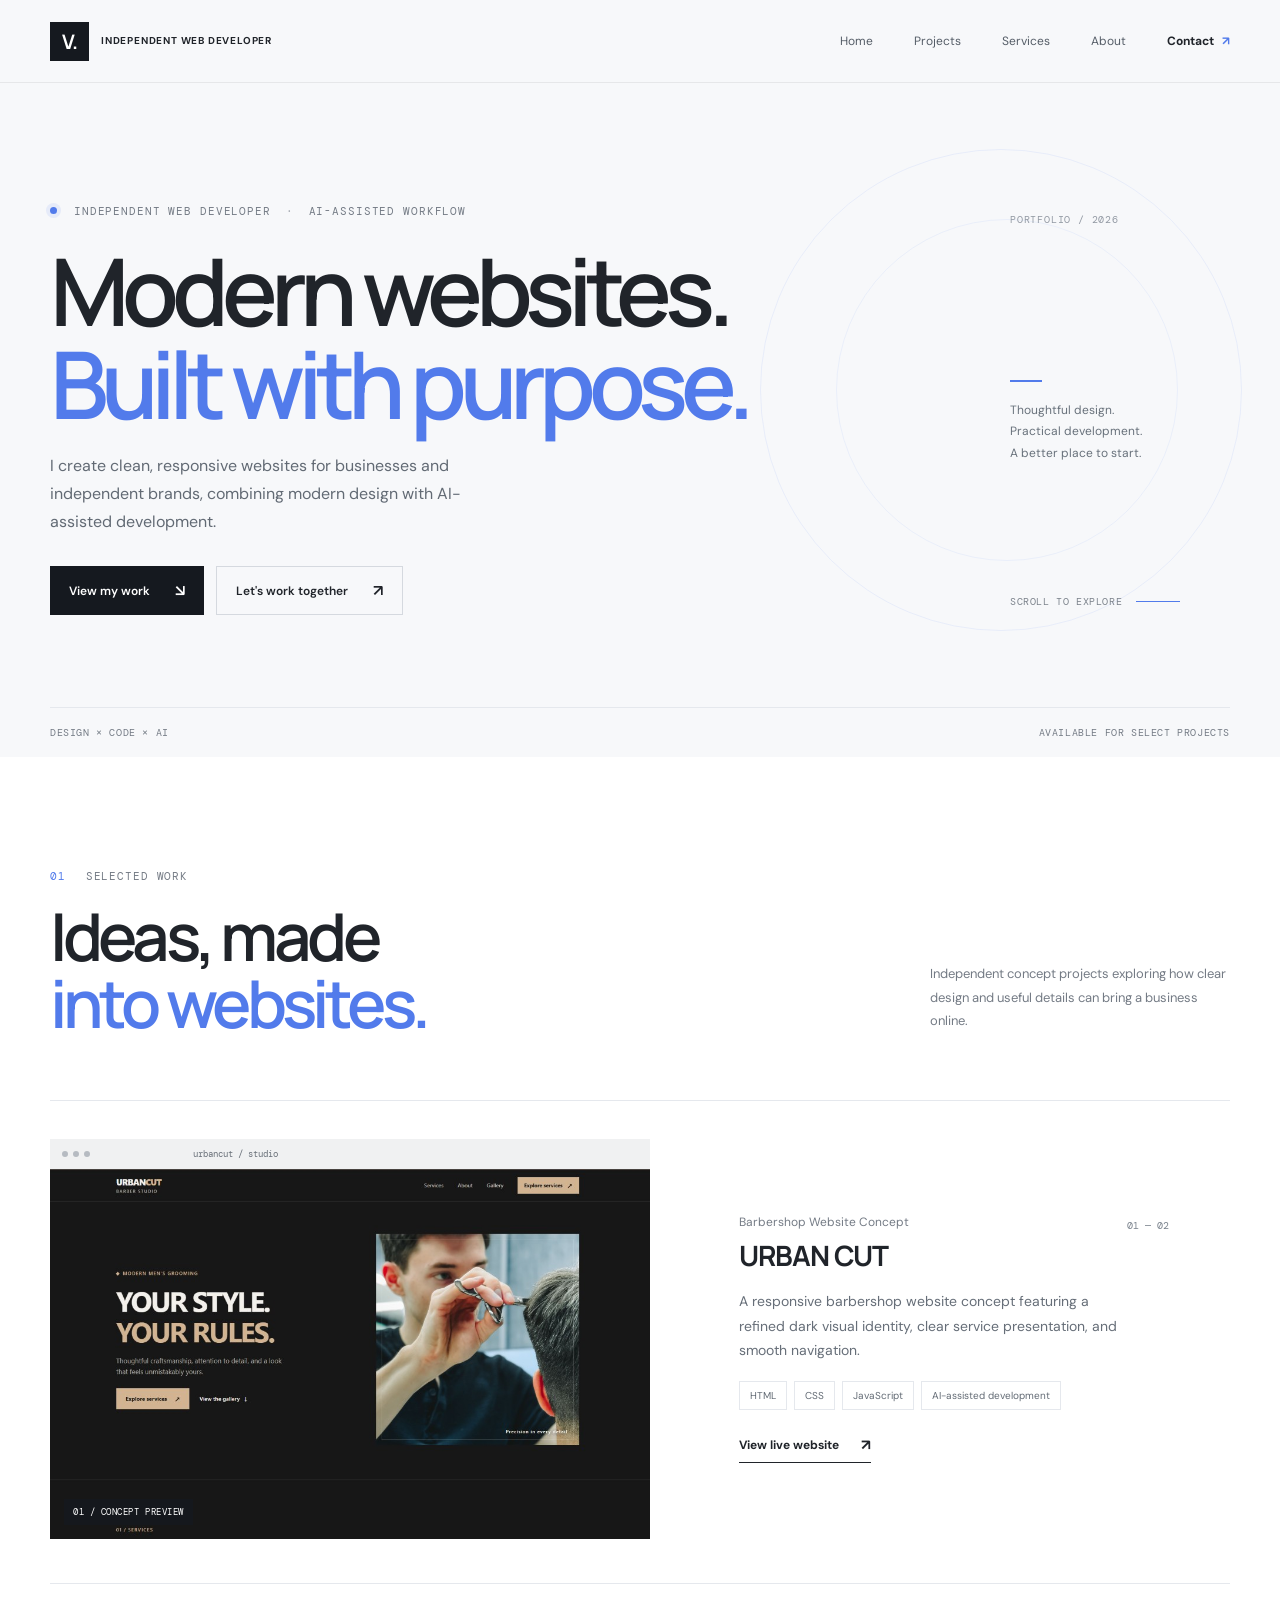
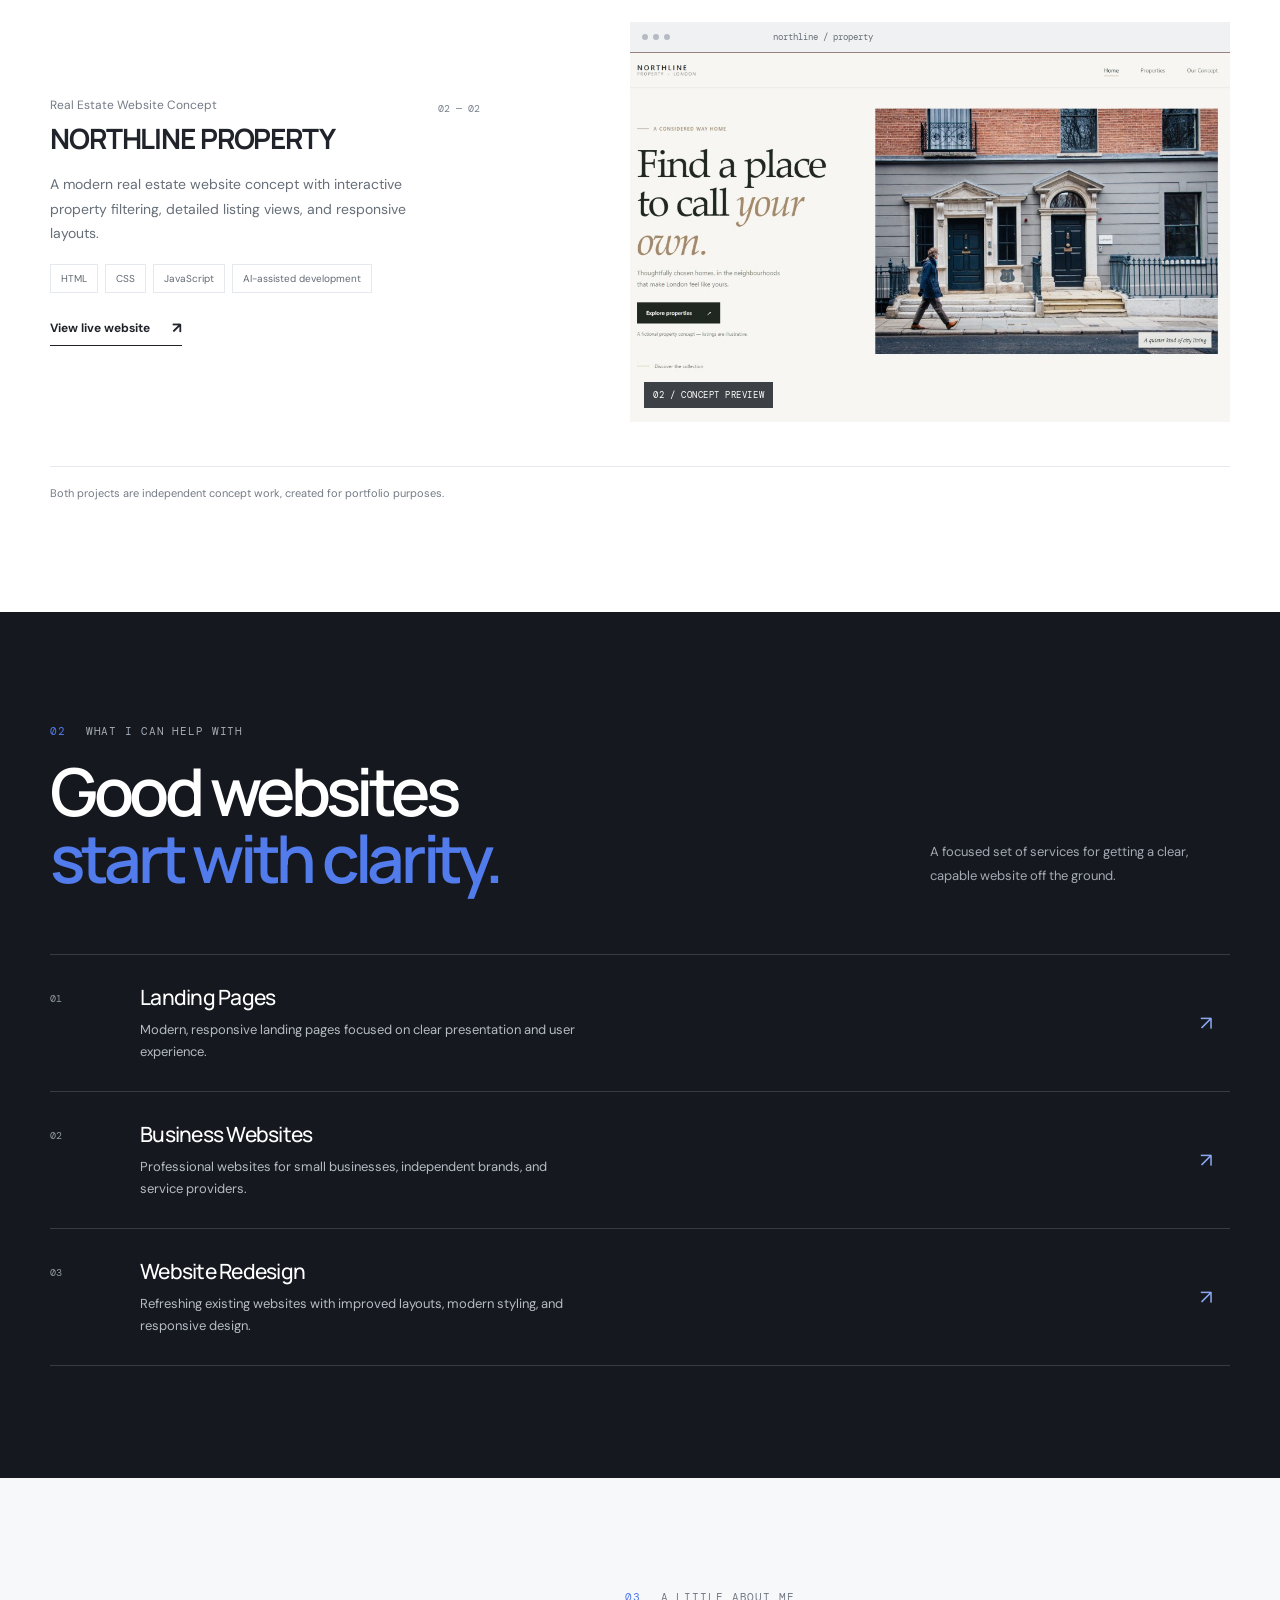
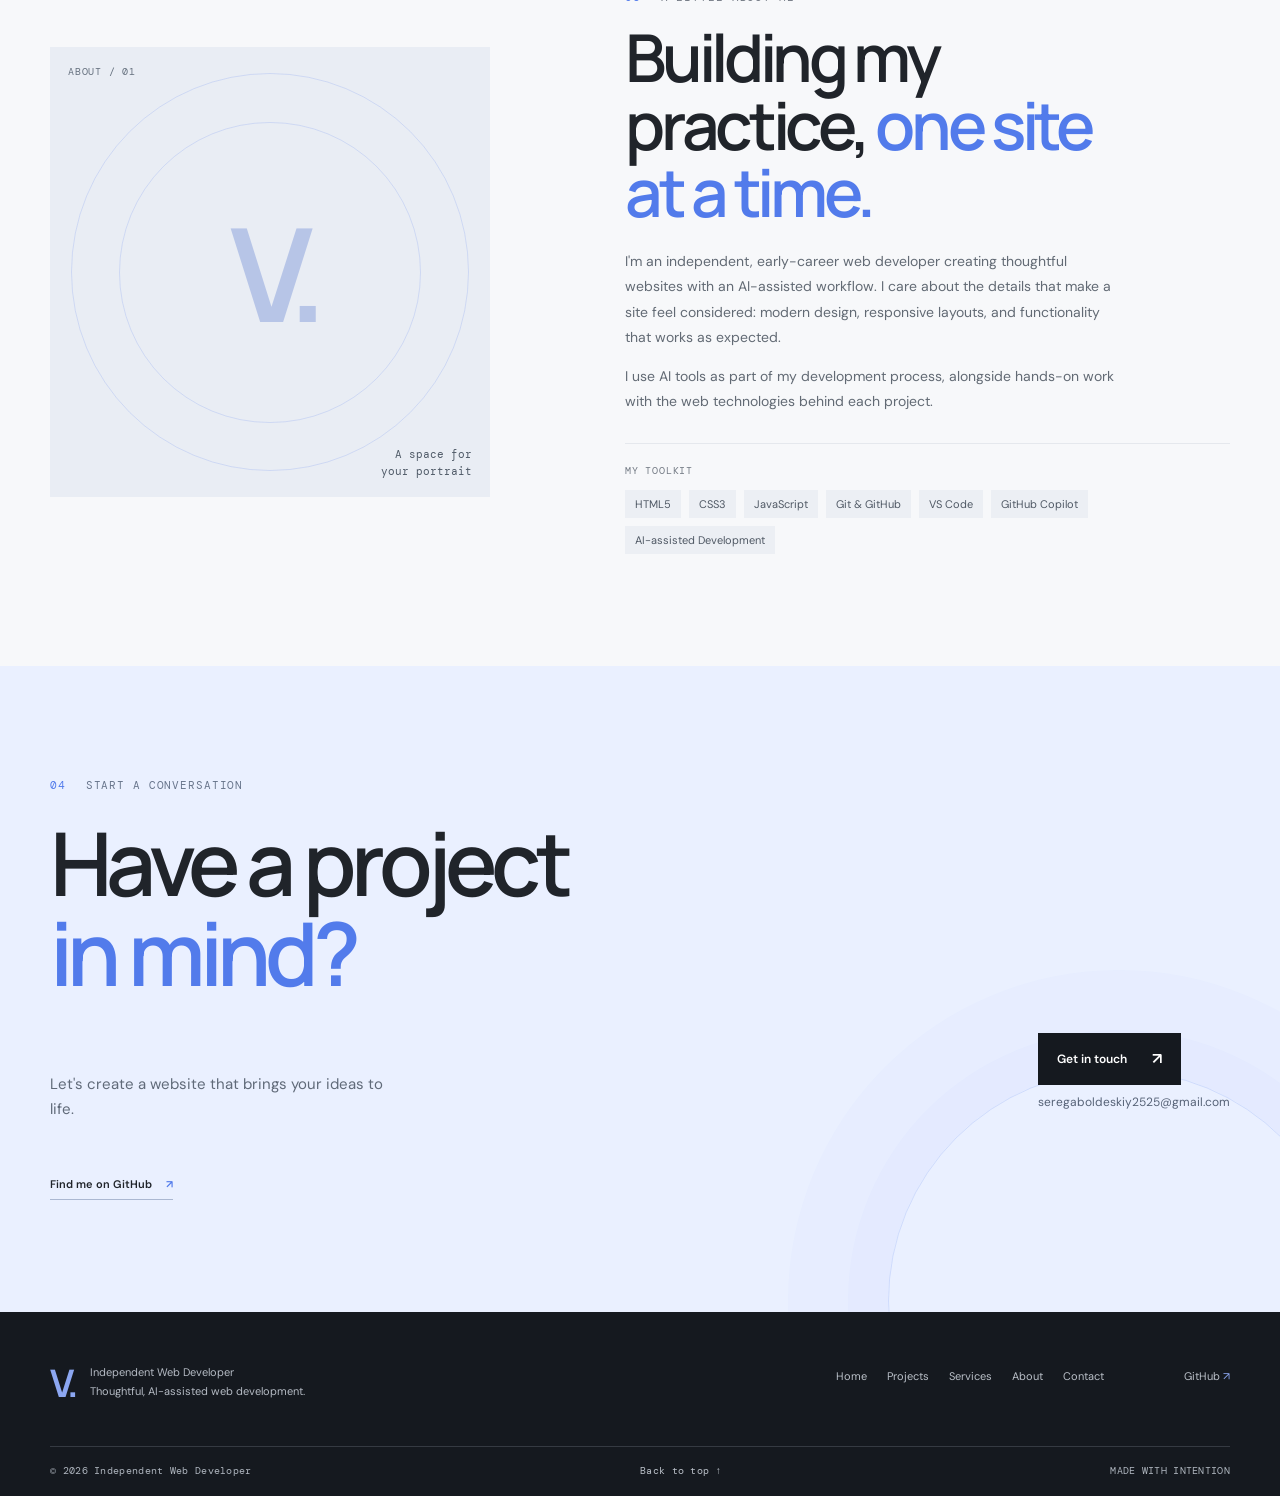
==== commit ca060d38: "Finalize portfolio with contact section and project screenshots" ====
--- a/index.html
+++ b/index.html
@@ -18,8 +18,8 @@
     <header class="site-header">
       <div class="header-inner container">
         <a class="wordmark" href="#home" aria-label="Portfolio home">
-          <span class="wordmark-mark" aria-hidden="true">V.</span>
-          <span class="wordmark-label">Independent<br>Web Developer</span>
+          <span class="wordmark-mark" data-brand-mark aria-hidden="true">V.</span>
+          <span class="wordmark-label" data-brand-name>Independent<br>Web Developer</span>
         </a>
         <button class="menu-toggle" type="button" aria-expanded="false" aria-controls="primary-navigation" aria-label="Open navigation">
           <span></span><span></span>
@@ -72,6 +72,7 @@
             <article class="project-card" data-reveal>
               <a class="project-visual urban-visual" href="https://urban-cut.se4ovichcld.workers.dev/" target="_blank" rel="noopener noreferrer" aria-label="View the URBAN CUT live website">
                 <div class="browser-bar" aria-hidden="true"><span></span><span></span><span></span><i>urbancut / studio</i></div>
+                <img class="project-preview-image" src="assets/urban-cut-preview.png" width="1280" height="630" alt="Screenshot of the URBAN CUT barbershop website concept" loading="lazy" decoding="async">
                 <div class="urban-mockup" aria-hidden="true">
                   <span class="mockup-kicker">GROOMING, REFINED.</span>
                   <span class="mockup-title">URBAN<br>CUT<span>.</span></span>
@@ -96,6 +97,7 @@
             <article class="project-card project-card-reverse" data-reveal>
               <a class="project-visual northline-visual" href="https://northline-property.se4ovichcld.workers.dev/" target="_blank" rel="noopener noreferrer" aria-label="View the NORTHLINE PROPERTY live website">
                 <div class="browser-bar" aria-hidden="true"><span></span><span></span><span></span><i>northline / property</i></div>
+                <img class="project-preview-image" src="assets/northline-preview.png" width="1280" height="631" alt="Screenshot of the NORTHLINE PROPERTY real estate website concept" loading="lazy" decoding="async">
                 <div class="northline-mockup" aria-hidden="true">
                   <div class="northline-nav">NORTHLINE <span>PROPERTY</span><i>MENU&nbsp; +</i></div>
                   <div class="northline-content"><span>FIND YOUR PLACE</span><strong>Space to<br>move forward.</strong><i>EXPLORE PROPERTIES&nbsp; ↗</i></div>
@@ -138,7 +140,7 @@
         <div class="container about-grid">
           <div class="about-visual" data-reveal>
             <div class="photo-placeholder" role="img" aria-label="Placeholder for a personal photograph">
-              <span class="photo-monogram" aria-hidden="true">V.</span>
+              <span class="photo-monogram" data-brand-mark aria-hidden="true">V.</span>
               <span class="photo-note">A space for<br>your portrait</span>
               <span class="photo-index">ABOUT / 01</span>
             </div>
@@ -165,8 +167,9 @@
           <div class="contact-bottom">
             <p>Let's create a website that brings your ideas to life.</p>
             <div class="contact-action">
-              <a class="button button-light contact-email" href="#contact" aria-disabled="true">Email contact coming soon <span aria-hidden="true">↗</span></a>
-              <p class="contact-note">Email address to be added.</p>
+              <span class="contact-email-placeholder">Email contact details will be added soon.</span>
+              <p class="contact-note" hidden></p>
+              <div class="optional-contact-links"></div>
             </div>
           </div>
           <a class="contact-github" href="https://github.com/V3nd3tta7" target="_blank" rel="noopener noreferrer">Find me on GitHub <span aria-hidden="true">↗</span></a>
@@ -176,11 +179,11 @@
 
     <footer class="site-footer">
       <div class="container footer-main">
-        <div class="footer-brand"><a class="footer-wordmark" href="#home">V<span>.</span></a><p>Independent Web Developer<br>Thoughtful, AI-assisted web development.</p></div>
+        <div class="footer-brand"><a class="footer-wordmark" href="#home" aria-label="Portfolio home"><span data-brand-mark>V.</span></a><p><span data-brand-name>Independent Web Developer</span><br>Thoughtful, AI-assisted web development.</p></div>
         <nav class="footer-nav" aria-label="Footer navigation"><a href="#home">Home</a><a href="#projects">Projects</a><a href="#services">Services</a><a href="#about">About</a><a href="#contact">Contact</a></nav>
         <a class="footer-github" href="https://github.com/V3nd3tta7" target="_blank" rel="noopener noreferrer">GitHub <span aria-hidden="true">↗</span></a>
       </div>
-      <div class="container footer-bottom"><span>© <span id="current-year">2026</span> Independent Web Developer</span><a href="#home">Back to top ↑</a><span>MADE WITH INTENTION</span></div>
+      <div class="container footer-bottom"><span>© <span id="current-year">2026</span> <span data-brand-name>Independent Web Developer</span></span><a href="#home">Back to top ↑</a><span>MADE WITH INTENTION</span></div>
     </footer>
   </body>
 </html>
--- a/style.css
+++ b/style.css
@@ -39,7 +39,7 @@
 .hero::before { content: ''; position: absolute; width: 480px; height: 480px; border: 1px solid rgba(82, 123, 235, .09); border-radius: 50%; right: 3%; top: 66px; pointer-events: none; }
 .hero::after { content: ''; position: absolute; width: 340px; height: 340px; border: 1px solid rgba(82, 123, 235, .08); border-radius: 50%; right: 8%; top: 136px; pointer-events: none; }
 .hero-grid { position: relative; z-index: 1; display: grid; grid-template-columns: minmax(0, 1fr) 220px; gap: 60px; align-items: center; }
-.eyebrow { margin: 0 0 26px; font: 10px var(--mono); letter-spacing: .1em; text-transform: uppercase; color: var(--muted); }
+.eyebrow { margin: 0 0 26px; font: 11px var(--mono); letter-spacing: .08em; text-transform: uppercase; color: var(--muted); }
 .status-dot { display: inline-block; width: 7px; height: 7px; margin-right: 9px; vertical-align: 1px; border-radius: 50%; background: var(--blue); box-shadow: 0 0 0 4px rgba(82, 123, 235, .1); }
 .eyebrow-separator { padding: 0 7px; color: #a4a9b0; }
 h1, h2, h3, p { margin-top: 0; }
@@ -55,14 +55,14 @@
 .button-outline:hover { border-color: var(--blue); color: var(--blue); }
 .button span { font-size: 16px; }
 .hero-aside { min-height: 320px; display: flex; flex-direction: column; justify-content: space-between; align-self: stretch; padding: 9px 0 7px; }
-.aside-index { font: 9px var(--mono); color: #9299a3; letter-spacing: .1em; }
+.aside-index { font: 10px var(--mono); color: #9299a3; letter-spacing: .08em; }
 .hero-note { margin-top: 35px; }
 .note-rule { display: block; width: 32px; height: 2px; margin-bottom: 18px; background: var(--blue); }
 .hero-note p { color: #68717b; font-size: 12px; line-height: 1.8; }
-.scroll-cue { width: max-content; display: flex; align-items: center; gap: 14px; color: #7c838c; font: 9px var(--mono); text-transform: uppercase; letter-spacing: .08em; }
+.scroll-cue { width: max-content; display: flex; align-items: center; gap: 14px; color: #7c838c; font: 10px var(--mono); text-transform: uppercase; letter-spacing: .06em; }
 .scroll-line { width: 44px; height: 1px; background: var(--blue); transition: width .2s ease; }
 .scroll-cue:hover .scroll-line { width: 60px; }
-.hero-bottom { position: absolute; bottom: 0; left: 50%; display: flex; justify-content: space-between; transform: translateX(-50%); padding: 18px 0; border-top: 1px solid var(--line); color: #979da6; font: 9px var(--mono); letter-spacing: .1em; }
+.hero-bottom { position: absolute; bottom: 0; left: 50%; display: flex; justify-content: space-between; transform: translateX(-50%); padding: 18px 0; border-top: 1px solid var(--line); color: #747b85; font: 10px var(--mono); letter-spacing: .06em; }
 
 .section-pad { padding: 112px 0; }
 .projects { background: #fff; }
@@ -77,20 +77,22 @@
 .project-card-reverse .project-visual { order: 2; }
 .project-card-reverse .project-details { order: 1; }
 .project-visual { position: relative; min-width: 0; height: clamp(245px, 33vw, 400px); display: block; overflow: hidden; background: #1b2027; }
-.browser-bar { position: absolute; z-index: 1; top: 0; left: 0; right: 0; height: 30px; display: flex; align-items: center; gap: 5px; padding: 0 12px; background: #f0f1f2; }
+.browser-bar { position: absolute; z-index: 3; top: 0; left: 0; right: 0; height: 30px; display: flex; align-items: center; gap: 5px; padding: 0 12px; background: #f0f1f2; }
 .browser-bar > span { width: 6px; height: 6px; border-radius: 50%; background: #b6bbc2; }
-.browser-bar i { margin-left: 17%; color: #868c94; font: normal 8px var(--mono); }
+.browser-bar i { margin-left: 17%; color: #686f78; font: normal 9px var(--mono); }
+.project-preview-image { position: absolute; z-index: 2; top: 30px; left: 0; width: 100%; height: calc(100% - 30px); object-fit: cover; object-position: center top; }
+.project-preview-image[hidden] { display: none; }
 .urban-visual { background: #272723; }
-.urban-mockup { position: absolute; inset: 30px 0 0; display: flex; flex-direction: column; justify-content: center; padding: 9% 12%; overflow: hidden; color: #eee9dc; background: radial-gradient(ellipse at 82% 50%, rgba(166, 112, 63, .22), transparent 40%), linear-gradient(110deg, #242522 0%, #33312c 100%); }
+.urban-mockup { position: absolute; z-index: 0; inset: 30px 0 0; display: flex; flex-direction: column; justify-content: center; padding: 9% 12%; overflow: hidden; color: #eee9dc; background: radial-gradient(ellipse at 82% 50%, rgba(166, 112, 63, .22), transparent 40%), linear-gradient(110deg, #242522 0%, #33312c 100%); }
 .urban-mockup::after { content: ''; position: absolute; width: 52%; aspect-ratio: 1; right: -9%; top: 12%; border: 1px solid rgba(221, 175, 126, .18); border-radius: 50%; box-shadow: 0 0 0 25px rgba(221, 175, 126, .025), 0 0 0 60px rgba(221, 175, 126, .02); }
 .mockup-kicker { color: #d3a779; font: 8px var(--mono); letter-spacing: .2em; }
 .mockup-title { margin-top: 16px; font: 800 clamp(39px, 7vw, 85px)/.82 var(--display); letter-spacing: -.1em; }
 .mockup-title span { color: #d3a779; }
 .mockup-link { margin-top: 25px; font: 8px var(--mono); letter-spacing: .08em; }
 .mockup-side-label { position: absolute; right: 4%; top: 40%; writing-mode: vertical-rl; color: #a29c90; font: 7px var(--mono); letter-spacing: .13em; }
-.preview-caption { position: absolute; bottom: 14px; left: 14px; z-index: 1; padding: 7px 9px; background: rgba(21, 25, 31, .75); color: white; font: 8px var(--mono); letter-spacing: .08em; }
+.preview-caption { position: absolute; bottom: 14px; left: 14px; z-index: 4; padding: 7px 9px; background: rgba(21, 25, 31, .82); color: white; font: 9px var(--mono); letter-spacing: .06em; }
 .northline-visual { background: #d5ddd8; }
-.northline-mockup { position: absolute; inset: 30px 0 0; overflow: hidden; color: #263d3b; background: linear-gradient(120deg, #e1e6e1 0%, #cbd6d0 100%); }
+.northline-mockup { position: absolute; z-index: 0; inset: 30px 0 0; overflow: hidden; color: #263d3b; background: linear-gradient(120deg, #e1e6e1 0%, #cbd6d0 100%); }
 .northline-mockup::after { content: ''; position: absolute; z-index: 0; width: 47%; height: 70%; right: 9%; bottom: -7%; border-radius: 48% 48% 3px 3px; background: linear-gradient(150deg, rgba(103, 125, 113, .32), rgba(92, 113, 103, .05)); }
 .northline-nav { position: relative; z-index: 1; display: flex; align-items: center; padding: 23px 7%; font: 700 10px var(--display); letter-spacing: .1em; }
 .northline-nav span { font-weight: 400; }
@@ -102,16 +104,16 @@
 .northline-footer { position: absolute; bottom: 17px; left: 7%; z-index: 1; color: #62726c; font: 7px var(--mono); letter-spacing: .07em; }
 .project-details { max-width: 430px; }
 .project-title-line { display: flex; justify-content: space-between; align-items: start; gap: 12px; }
-.project-category { margin: 0 0 10px; color: var(--muted); font-size: 11px; }
+.project-category { margin: 0 0 10px; color: var(--muted); font-size: 12px; }
 .project-title-line h3 { margin: 0; font: 700 clamp(20px, 2.4vw, 28px)/1.1 var(--display); letter-spacing: -.04em; }
-.project-number { padding-top: 5px; color: #9ba1a9; white-space: nowrap; font: 9px var(--mono); }
-.project-description { max-width: 390px; margin: 18px 0 18px; color: #666e78; font-size: 13px; line-height: 1.75; }
+.project-number { padding-top: 5px; color: #7a828c; white-space: nowrap; font: 10px var(--mono); }
+.project-description { max-width: 390px; margin: 18px 0 18px; color: #666e78; font-size: 14px; line-height: 1.75; }
 .tech-list, .tool-list { display: flex; flex-wrap: wrap; gap: 7px; margin: 0; padding: 0; list-style: none; }
-.tech-list li { padding: 6px 9px; border: 1px solid var(--line); color: #626a74; font-size: 9px; }
-.text-link { display: inline-flex; align-items: center; gap: 22px; margin-top: 25px; padding-bottom: 7px; border-bottom: 1px solid var(--ink); font-size: 11px; font-weight: 700; transition: color .2s, border-color .2s; }
+.tech-list li { padding: 7px 10px; border: 1px solid var(--line); color: #626a74; font-size: 10px; }
+.text-link { display: inline-flex; align-items: center; gap: 22px; margin-top: 25px; padding-bottom: 7px; border-bottom: 1px solid var(--ink); font-size: 12px; font-weight: 700; transition: color .2s, border-color .2s; }
 .text-link:hover { color: var(--blue); border-color: var(--blue); }
 .text-link span { font-size: 15px; }
-.project-disclaimer { margin: 19px 0 0; color: #89909a; font-size: 10px; }
+.project-disclaimer { margin: 19px 0 0; color: #747b85; font-size: 11px; }
 
 .services { background: var(--dark); color: white; }
 .section-heading-light .eyebrow, .section-heading-light .section-intro { color: #a3aab4; }
@@ -121,7 +123,7 @@
 .service-item:hover { padding-inline: 8px; }
 .service-number { align-self: start; padding-top: 37px; color: #9299a3; font: 10px var(--mono); }
 .service-item h3 { margin: 0 0 8px; font: 500 21px var(--display); letter-spacing: -.035em; }
-.service-item p { max-width: 440px; margin: 0; color: #a3aab4; font-size: 12px; line-height: 1.7; }
+.service-item p { max-width: 440px; margin: 0; color: #b5bbc4; font-size: 13px; line-height: 1.7; }
 .service-arrow { color: #8ca7f2; font-size: 20px; transition: transform .2s; }
 .service-item:hover .service-arrow { transform: translate(3px, -3px); }
 
@@ -133,15 +135,15 @@
 .photo-placeholder::before { width: 90%; aspect-ratio: 1; }
 .photo-placeholder::after { width: 68%; aspect-ratio: 1; }
 .photo-monogram { position: relative; z-index: 1; color: #b7c5e7; font: 700 130px var(--display); letter-spacing: -.13em; }
-.photo-note { position: absolute; z-index: 2; right: 18px; bottom: 18px; color: #66717e; font: 10px/1.5 var(--mono); text-align: right; }
-.photo-index { position: absolute; left: 18px; top: 18px; color: #8a94a2; font: 8px var(--mono); letter-spacing: .1em; }
+.photo-note { position: absolute; z-index: 2; right: 18px; bottom: 18px; color: #505b68; font: 11px/1.5 var(--mono); text-align: right; }
+.photo-index { position: absolute; left: 18px; top: 18px; color: #65707e; font: 10px var(--mono); letter-spacing: .08em; }
 .about-copy .eyebrow { margin-bottom: 20px; }
 .about-copy h2 { margin-bottom: 23px; font-size: clamp(43px, 5.3vw, 66px); }
-.about-description { max-width: 500px; margin: 0 0 14px; color: #69717b; font-size: 13px; line-height: 1.85; }
+.about-description { max-width: 500px; margin: 0 0 14px; color: #626a74; font-size: 14px; line-height: 1.8; }
 .toolkit { margin-top: 29px; padding-top: 20px; border-top: 1px solid var(--line); }
-.toolkit-label { margin-bottom: 13px; color: #8b929c; font: 9px var(--mono); letter-spacing: .1em; }
+.toolkit-label { margin-bottom: 13px; color: #747b85; font: 10px var(--mono); letter-spacing: .08em; }
 .tool-list { gap: 8px; }
-.tool-list li { padding: 7px 10px; background: #eceff4; color: #4f5864; font-size: 10px; }
+.tool-list li { padding: 7px 10px; background: #eceff4; color: #4f5864; font-size: 11px; }
 
 .contact { position: relative; overflow: hidden; background: #eaf0ff; }
 .contact::after { content: ''; position: absolute; width: 460px; height: 460px; right: -70px; bottom: -220px; border: 1px solid rgba(82, 123, 235, .18); border-radius: 50%; box-shadow: 0 0 0 40px rgba(82, 123, 235, .025), 0 0 0 100px rgba(82, 123, 235, .025); }
@@ -154,9 +156,11 @@
 .contact-action { display: flex; flex-direction: column; align-items: flex-start; }
 .button-light { min-height: 52px; background: var(--dark); color: white; }
 .button-light:hover { background: var(--blue); }
-.contact-email[aria-disabled="true"] { opacity: .7; cursor: not-allowed; }
-.contact-email[aria-disabled="true"]:hover { transform: none; background: var(--dark); }
-.contact-note { margin: 9px 0 0; color: #778092; font-size: 10px; }
+.contact-email-placeholder { color: #4f5c70; font-size: 13px; line-height: 1.6; }
+.contact-note { margin: 9px 0 0; color: #566277; font-size: 12px; overflow-wrap: anywhere; }
+.optional-contact-links { display: flex; flex-wrap: wrap; gap: 12px; margin-top: 13px; }
+.contact-telegram { padding-bottom: 4px; border-bottom: 1px solid #8799bd; color: #34425d; font-size: 12px; font-weight: 600; }
+.contact-telegram:hover { color: var(--blue); }
 .contact-github { display: inline-flex; gap: 14px; margin-top: 54px; padding-bottom: 8px; border-bottom: 1px solid #abb8d2; font-size: 11px; font-weight: 600; }
 .contact-github span { color: var(--blue); }
 
@@ -165,12 +169,12 @@
 .footer-brand { display: flex; gap: 15px; align-items: center; }
 .footer-wordmark { color: white; font: 700 38px var(--display); letter-spacing: -.12em; }
 .footer-wordmark span { color: #8ca7f2; }
-.footer-brand p { margin: 0; color: #a2aab5; font-size: 10px; line-height: 1.7; }
+.footer-brand p { margin: 0; color: #b5bbc4; font-size: 11px; line-height: 1.7; }
 .footer-nav { display: flex; flex-wrap: wrap; gap: 20px; padding-top: 13px; }
-.footer-nav a, .footer-github { color: #bbc1c9; font-size: 10px; }
+.footer-nav a, .footer-github { color: #bbc1c9; font-size: 11px; }
 .footer-github { padding-top: 13px; white-space: nowrap; }
 .footer-github span { color: #8ca7f2; }
-.footer-bottom { display: flex; justify-content: space-between; gap: 16px; padding-top: 17px; border-top: 1px solid #353a42; color: #9299a3; font: 8px var(--mono); letter-spacing: .04em; }
+.footer-bottom { display: flex; justify-content: space-between; gap: 16px; padding-top: 17px; border-top: 1px solid #353a42; color: #aeb5be; font: 10px var(--mono); letter-spacing: .03em; }
 .footer-bottom a { color: #bbc1c9; }
 
 [data-reveal] { opacity: 1; transform: none; }
@@ -211,7 +215,7 @@
   .hero::before { width: 320px; height: 320px; top: 170px; right: -56%; }
   .hero::after { width: 230px; height: 230px; top: 215px; right: -38%; }
   .hero-grid { display: block; }
-  .hero .eyebrow { max-width: 290px; font-size: 9px; line-height: 1.7; }
+  .hero .eyebrow { max-width: 290px; font-size: 10px; line-height: 1.7; }
   .hero h1 { font-size: clamp(48px, 12vw, 70px); }
   .hero-description { max-width: 430px; font-size: 14px; }
   .hero-actions { gap: 9px; }
@@ -219,11 +223,11 @@
   .hero-aside { min-height: auto; margin-top: 44px; }
   .aside-index, .hero-note { display: none; }
   .scroll-cue { margin-top: 26px; }
-  .hero-bottom { width: calc(100% - 40px); font-size: 7px; }
+  .hero-bottom { width: calc(100% - 40px); font-size: 9px; }
   .section-pad { padding: 76px 0; }
   .section-heading { display: block; margin-bottom: 38px; }
   .section-heading h2, .about-copy h2 { font-size: clamp(42px, 10vw, 58px); }
-  .section-intro { width: auto; max-width: 350px; margin-top: 18px; font-size: 12px; }
+  .section-intro { width: auto; max-width: 350px; margin-top: 18px; font-size: 13px; }
   .project-card, .project-card-reverse { display: flex; flex-direction: column; align-items: stretch; gap: 25px; padding: 27px 0 32px; }
   .project-card-reverse .project-visual, .project-card-reverse .project-details { order: initial; }
   .project-visual { height: clamp(230px, 65vw, 330px); }
@@ -234,14 +238,14 @@
   .service-item { min-height: 132px; grid-template-columns: 36px 1fr 19px; gap: 10px; }
   .service-number { padding-top: 36px; font-size: 9px; }
   .service-item h3 { font-size: 18px; }
-  .service-item p { font-size: 11px; }
+  .service-item p { font-size: 12px; }
   .service-arrow { font-size: 16px; }
   .about-grid { grid-template-columns: 1fr; gap: 39px; }
   .about-visual { width: min(100%, 400px); }
   .photo-placeholder { min-height: clamp(300px, 88vw, 390px); }
   .photo-monogram { font-size: 110px; }
   .about-copy h2 { margin-bottom: 20px; }
-  .about-description { font-size: 12px; }
+  .about-description { font-size: 13px; }
   .contact h2 { font-size: clamp(54px, 13vw, 75px); }
   .contact-bottom { align-items: flex-start; flex-direction: column; gap: 22px; margin-top: 24px; }
   .contact-bottom > p { font-size: 13px; }
@@ -251,7 +255,7 @@
   .footer-brand { grid-column: 1 / -1; }
   .footer-nav { grid-column: 1 / -1; order: 3; gap: 16px 21px; padding-top: 0; }
   .footer-github { grid-column: 2; grid-row: 1; }
-  .footer-bottom { flex-wrap: wrap; font-size: 7px; }
+  .footer-bottom { flex-wrap: wrap; font-size: 9px; }
   .footer-bottom span:last-child { display: none; }
 }
 @media (max-width: 360px) {
@@ -260,7 +264,7 @@
   .hero-actions { align-items: stretch; flex-direction: column; width: min(100%, 240px); }
   .hero-actions .button { justify-content: space-between; }
   .hero-bottom { width: calc(100% - 32px); }
-  .hero-bottom span { font-size: 6px; letter-spacing: .04em; }
+  .hero-bottom span { font-size: 8px; letter-spacing: .02em; }
   .project-title-line h3 { font-size: 19px; }
   .project-number { font-size: 8px; }
   .service-item { grid-template-columns: 29px 1fr 14px; gap: 8px; }
